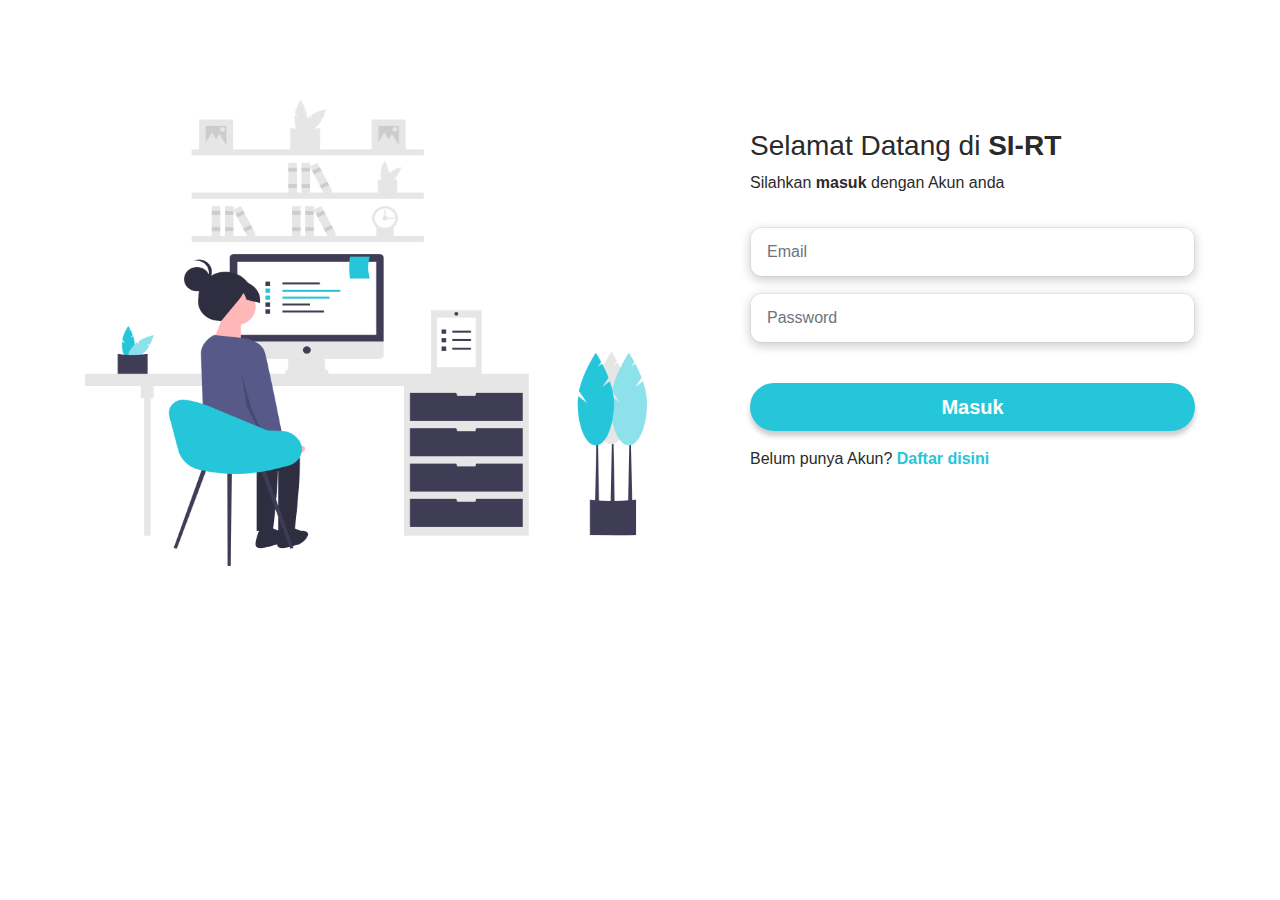
==== login-page.html @ c75ed2ce "login regist dan home page" ====
<!DOCTYPE html>
<html lang="en">

<head>
   <meta charset="UTF-8">
   <meta name="viewport" content="width=device-width, initial-scale=1.0">
   <title>Login Page</title>
   <!-- Bootstrap CSS -->
   <link rel="stylesheet" href="frontend/libraries/bootstrap/css/bootstrap.min.css">

   <!-- Custom CSS -->
   <link rel="stylesheet" href="frontend/css/main.css">
</head>

<body>
   <div class="container login">
      <div class="row">
         <div class="col-md-6 align-self-end">
            <div class="image-login d-none d-md-block">
               <img src="frontend/images/undraw_remotely_2j6y@2x.png" alt="">
            </div>
         </div>
         <div class="col-md-5 offset-md-1 align-self-center">
            <div class="left-side">
               <div class="left-side-header">
                  <h3>Selamat Datang di <span>SI-RT</span></h3>
                  <p>Silahkan <span>masuk</span> dengan Akun anda</p>
               </div>

               <div class="form-left-side mt-3 pt-3">
                  <form action="#" method="POST">
                     <div class="form-group">
                        <input class="form-control form-control-lg" type="text" placeholder="Email">
                     </div>

                     <div class="form-group">
                        <input class="form-control form-control-lg" type="text" placeholder="Password">
                     </div>

                     <div class="button-left-side mt-4 pt-3">
                        <button type="submit" class="btn btn-lg btn-block btn-login">Masuk</button>
                     </div>
                  </form>

                  <div class="text-bottom mt-3">
                     <p>Belum punya Akun? <span><a href="regist-page.html">Daftar disini</a></span></p>
                  </div>
               </div>

            </div>
         </div>
      </div>
   </div>

   <!-- Script -->
   <script src="frontend/libraries/jquery/jquery.min.js"></script>
   <script src="frontend/libraries/bootstrap/js/bootstrap.min.js"></script>
</body>

</html>
---- frontend/css/main.css ----
body {
  font-family: 'Nunito', sans-serif;
  color: #2A2A2A;
}

.login,
.regist {
  margin-top: 50px;
}

.image-login img,
.image-regist img {
  width: 562px;
  height: 466px;
}

.image-login {
  margin-top: 50px;
}

.left-side .left-side-header span {
  font-weight: bold;
}

.left-side form input[type="text"],
.left-side form input[type="date"],
.left-side form input[type="password"] {
  border: solid 1px rgba(112, 112, 112, 0.09);
  -webkit-box-shadow: rgba(0, 0, 0, 0.2) 0px 3px 11px;
          box-shadow: rgba(0, 0, 0, 0.2) 0px 3px 11px;
  border-radius: 12px;
  font-size: 16px;
  height: 50px;
}

.left-side .btn-daftar,
.left-side .btn-login {
  background-color: #26C6DA;
  color: #FFFFFF;
  border-radius: 50px;
  font-weight: bold;
  font-size: 20px;
  -webkit-box-shadow: rgba(0, 0, 0, 0.2) 0px 5px 5px;
          box-shadow: rgba(0, 0, 0, 0.2) 0px 5px 5px;
}

.left-side .btn-daftar:hover,
.left-side .btn-login:hover {
  background-color: #1D8C9A;
}

.left-side .text-bottom span a {
  font-weight: bold;
  color: #26C6DA;
}

.section-header .navbar-brand {
  font-weight: bold;
  font-size: x-large;
}

.section-header .nav-link {
  margin-left: 15px;
  font-weight: bold;
  font-size: medium;
  color: #000;
}

.section-button a {
  font-weight: bold;
  font-size: medium;
}

.section-button .btn-daftar {
  font-weight: bold;
  font-size: medium;
  background-color: #26C6DA;
  color: #fff;
  border-radius: 78px;
  -webkit-box-shadow: rgba(0, 0, 0, 0.2) 0px 5px 5px;
          box-shadow: rgba(0, 0, 0, 0.2) 0px 5px 5px;
}

.section-button .btn-daftar:hover {
  background-color: #2DA1AF;
  color: #fff;
}

.section-background-header .section-title {
  margin-top: 70px;
}

.section-background-header h1 {
  font-weight: bold;
}

.section-background-header p {
  font-size: 18px;
}

.section-background-header .btn-get-started {
  background-color: #26C6DA;
  color: #fff;
  border-radius: 78px;
  font-weight: bold;
  -webkit-box-shadow: rgba(0, 0, 0, 0.2) 0px 5px 5px;
          box-shadow: rgba(0, 0, 0, 0.2) 0px 5px 5px;
}

.section-background-header .btn-get-started:hover {
  background-color: #2DA1AF;
  color: #fff;
}

.header-item {
  margin-top: 70px;
}

.header-item img {
  width: 85px;
  height: 85px;
}

.header-item .item {
  width: 220px;
  padding: 30px 25px 20px 25px;
  border-radius: 16px;
  -webkit-box-shadow: rgba(0, 0, 0, 0.2) 0px 4px 15px;
          box-shadow: rgba(0, 0, 0, 0.2) 0px 4px 15px;
}

.header-item h5 {
  font-size: 18px;
}

.data-statistik {
  padding-top: 180px;
  margin-top: -70px;
  margin-bottom: 100px;
}

.data-statistik .kotak {
  -webkit-box-shadow: rgba(0, 0, 0, 0.2) 0px 4px 15px;
          box-shadow: rgba(0, 0, 0, 0.2) 0px 4px 15px;
  padding-bottom: 30px;
}

.data-statistik .kotak .border-right {
  border-right: 1px solid #707070;
  position: relative;
  height: 100px;
  top: 15px;
}

.data-statistik .kotak .none {
  position: relative;
  height: 100px;
  top: 15px;
}

.data-statistik h4,
.data-statistik h2 {
  font-weight: bold;
}

.data-statistik h2 {
  font-size: 40px;
}

.surat {
  margin-bottom: 80px;
}

.surat h4 {
  font-weight: bold;
}

.surat .image-surat img {
  width: 487px;
  height: 389px;
}

.surat .step-icon {
  display: -webkit-box;
  display: -ms-flexbox;
  display: flex;
  -webkit-box-orient: horizontal;
  -webkit-box-direction: normal;
      -ms-flex-direction: row;
          flex-direction: row;
  -ms-flex-wrap: wrap;
      flex-wrap: wrap;
}

.surat .icon-item {
  margin-right: 20px;
  margin-bottom: 30px;
  width: 160px;
  text-align: center;
}

.surat .icon-item img {
  width: 120px;
  height: 120px;
}

.section-footer {
  background-color: #E3F8FA;
}

.section-footer h5 {
  font-weight: bold;
  font-size: 25px;
}

.section-footer ul li a {
  color: #2A2A2A;
}

.section-footer ul li {
  margin-bottom: 5px;
}

.section-footer-2 {
  background-color: #8CE1EB;
  color: #fff;
  font-weight: bold;
}
/*# sourceMappingURL=main.css.map */
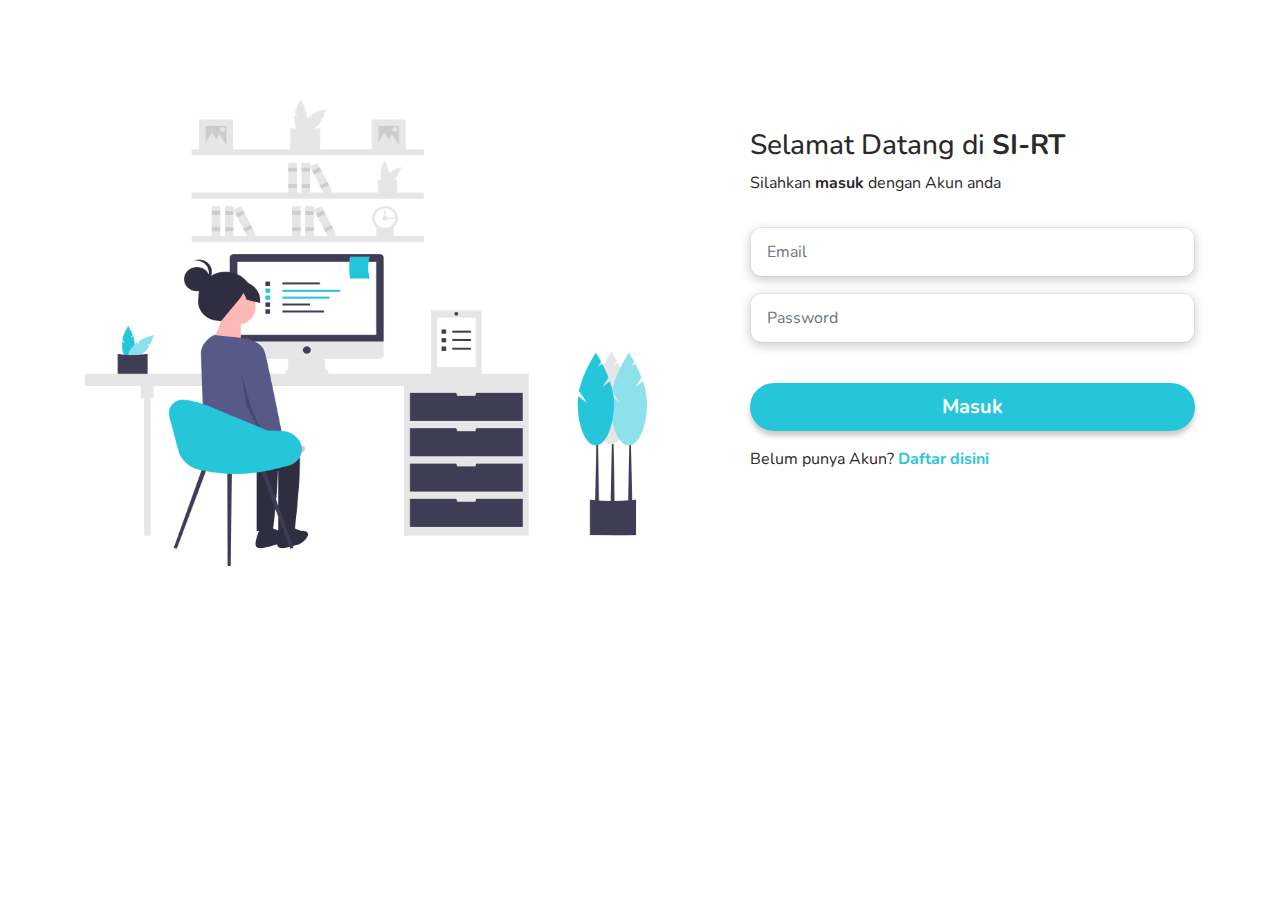
==== commit ec8c77ef: "Menambahkan Font Online" ====
--- a/login-page.html
+++ b/login-page.html
@@ -5,6 +5,10 @@
    <meta charset="UTF-8">
    <meta name="viewport" content="width=device-width, initial-scale=1.0">
    <title>Login Page</title>
+
+   <!-- Nunito Fonts -->
+   <link href="https://fonts.googleapis.com/css2?family=Nunito:ital,wght@0,200;0,400;0,600;0,700;0,800;0,900;1,300;1,400;1,600;1,700;1,800;1,900&display=swap" rel="stylesheet"> 
+
    <!-- Bootstrap CSS -->
    <link rel="stylesheet" href="frontend/libraries/bootstrap/css/bootstrap.min.css">
 
